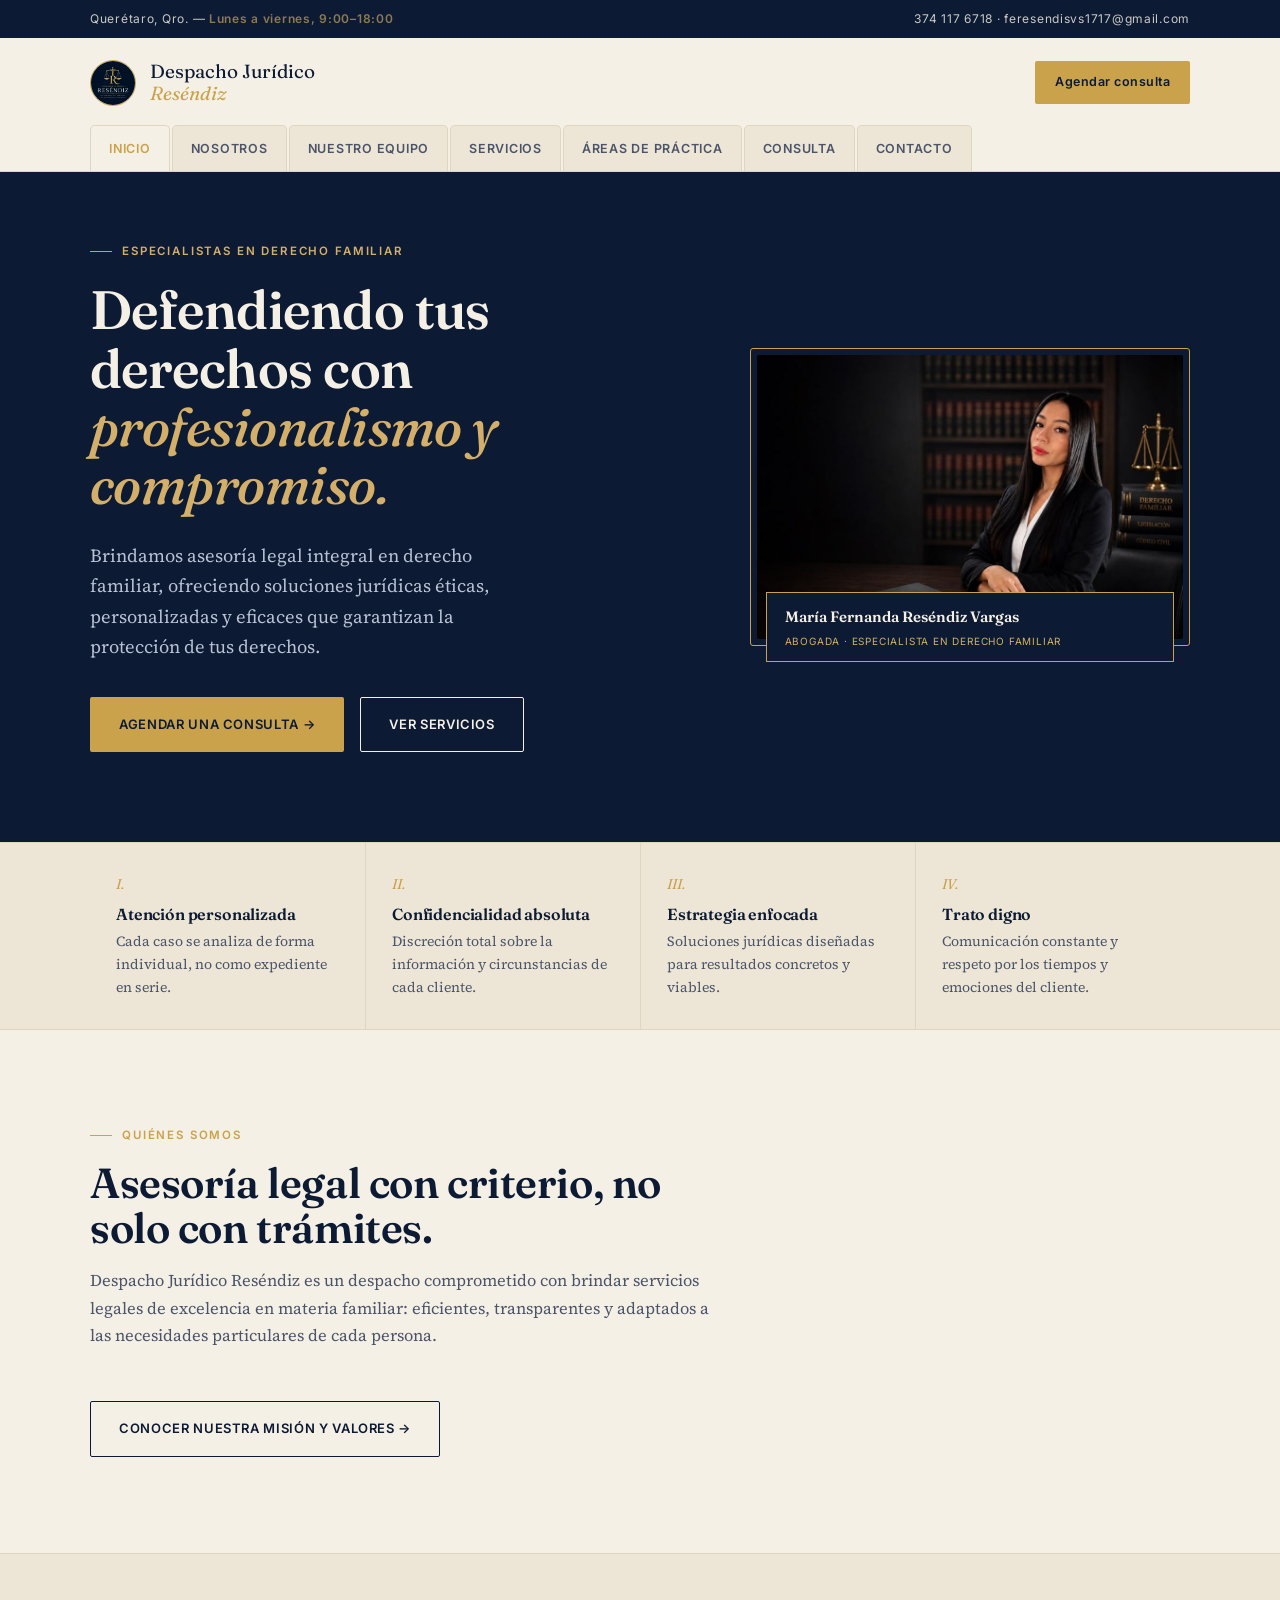
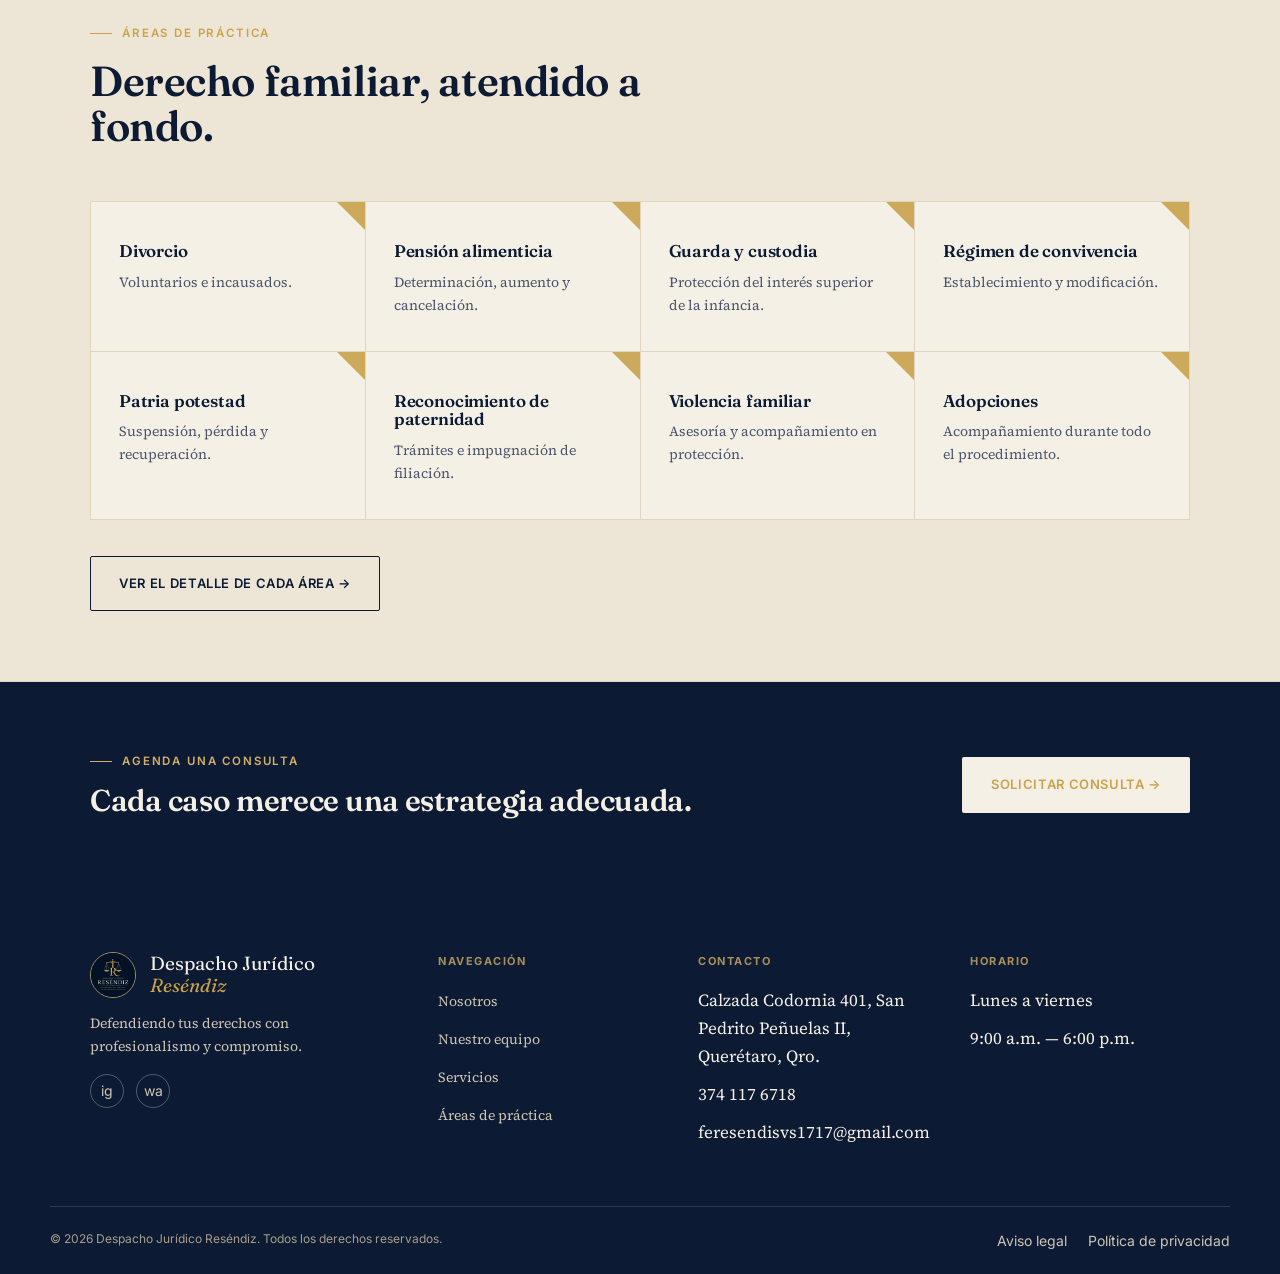
==== index.html @ a7efa279 "Add files via upload" ====
<!DOCTYPE html>
<html lang="es">
<head>
<meta charset="UTF-8">
<meta name="viewport" content="width=device-width, initial-scale=1.0">
<title>Despacho Jurídico Reséndiz — Derecho Familiar en Querétaro</title>
<link rel="preconnect" href="https://fonts.googleapis.com">
<link href="https://fonts.googleapis.com/css2?family=Fraunces:ital,opsz,wght@0,9..144,400;0,9..144,600;1,9..144,500&family=Source+Serif+4:wght@400;500;600&family=Inter:wght@400;500;600;700&display=swap" rel="stylesheet">
<link rel="stylesheet" href="style.css">
</head>
<body>

<div class="topbar">
  <div class="wrap">
    <span class="tb-item">Querétaro, Qro. — <strong>Lunes a viernes, 9:00–18:00</strong></span>
    <span class="tb-item">374 117 6718 · feresendisvs1717@gmail.com</span>
  </div>
</div>

<header class="site">
  <div class="header-inner">
    <a class="brand" href="index.html">
      <img class="brand-mark" src="assets/logo.jpg" alt="Despacho Jurídico Reséndiz">
      <span class="brand-name">Despacho Jurídico<br><em>Reséndiz</em></span>
    </a>
    <a class="cta-small" href="consulta.html">Agendar consulta</a>
  </div>
  <nav class="tabs">
    <a href="index.html" class="active">Inicio</a>
    <a href="nosotros.html">Nosotros</a>
    <a href="equipo.html">Nuestro equipo</a>
    <a href="servicios.html">Servicios</a>
    <a href="areas-de-practica.html">Áreas de práctica</a>
    <a href="consulta.html">Consulta</a>
    <a href="contacto.html">Contacto</a>
  </nav>
</header>

<section class="hero" style="background:var(--ink); padding:70px 0 90px;">
  <div class="wrap">
    <div>
      <span class="eyebrow reveal" data-delay="0" style="color:var(--wine-soft);">Especialistas en derecho familiar</span>
      <h1 class="reveal" data-delay="120" style="color:var(--cream); font-size:clamp(34px,4.6vw,54px);">Defendiendo tus derechos con <em style="color:var(--wine-soft);">profesionalismo y compromiso.</em></h1>
      <p class="lede reveal" data-delay="240" style="color:#B9C2D4;">Brindamos asesoría legal integral en derecho familiar, ofreciendo soluciones jurídicas éticas, personalizadas y eficaces que garantizan la protección de tus derechos.</p>
      <div class="hero-actions reveal" data-delay="360">
        <a class="btn btn-wine" href="consulta.html">Agendar una consulta →</a>
        <a class="btn btn-ghost" href="servicios.html" style="border-color:var(--cream); color:var(--cream);">Ver servicios</a>
      </div>
    </div>
    <div class="hero-photo reveal reveal-right" data-delay="180">
      <div class="hero-photo-frame">
        <img src="assets/hero-maria.jpg" alt="María Fernanda Reséndiz Vargas">
      </div>
      <div class="hero-nameplate">
        <div class="np-name">María Fernanda Reséndiz Vargas</div>
        <div class="np-role">Abogada · Especialista en Derecho Familiar</div>
      </div>
    </div>
  </div>
</section>

<div class="pillars">
  <div class="wrap">
    <div class="pillar">
      <span class="num">I.</span>
      <h4>Atención personalizada</h4>
      <p>Cada caso se analiza de forma individual, no como expediente en serie.</p>
    </div>
    <div class="pillar">
      <span class="num">II.</span>
      <h4>Confidencialidad absoluta</h4>
      <p>Discreción total sobre la información y circunstancias de cada cliente.</p>
    </div>
    <div class="pillar">
      <span class="num">III.</span>
      <h4>Estrategia enfocada</h4>
      <p>Soluciones jurídicas diseñadas para resultados concretos y viables.</p>
    </div>
    <div class="pillar">
      <span class="num">IV.</span>
      <h4>Trato digno</h4>
      <p>Comunicación constante y respeto por los tiempos y emociones del cliente.</p>
    </div>
  </div>
</div>

<section>
  <div class="wrap">
    <div class="section-head">
      <span class="eyebrow">Quiénes somos</span>
      <h2>Asesoría legal con criterio, no solo con trámites.</h2>
      <p>Despacho Jurídico Reséndiz es un despacho comprometido con brindar servicios legales de excelencia en materia familiar: eficientes, transparentes y adaptados a las necesidades particulares de cada persona.</p>
    </div>
    <a class="btn btn-ghost" href="nosotros.html">Conocer nuestra misión y valores →</a>
  </div>
</section>

<section class="tight" style="background:var(--paper-deep); border-top:1px solid var(--paper-line); border-bottom:1px solid var(--paper-line);">
  <div class="wrap">
    <div class="section-head">
      <span class="eyebrow">Áreas de práctica</span>
      <h2>Derecho familiar, atendido a fondo.</h2>
    </div>
    <div class="grid-cards">
      <div class="card"><h4>Divorcio</h4><p>Voluntarios e incausados.</p></div>
      <div class="card"><h4>Pensión alimenticia</h4><p>Determinación, aumento y cancelación.</p></div>
      <div class="card"><h4>Guarda y custodia</h4><p>Protección del interés superior de la infancia.</p></div>
      <div class="card"><h4>Régimen de convivencia</h4><p>Establecimiento y modificación.</p></div>
      <div class="card"><h4>Patria potestad</h4><p>Suspensión, pérdida y recuperación.</p></div>
      <div class="card"><h4>Reconocimiento de paternidad</h4><p>Trámites e impugnación de filiación.</p></div>
      <div class="card"><h4>Violencia familiar</h4><p>Asesoría y acompañamiento en protección.</p></div>
      <div class="card"><h4>Adopciones</h4><p>Acompañamiento durante todo el procedimiento.</p></div>
    </div>
    <div style="margin-top:36px;">
      <a class="btn btn-ghost" href="areas-de-practica.html">Ver el detalle de cada área →</a>
    </div>
  </div>
</section>

<section class="wine-bg tight">
  <div class="wrap" style="display:flex; align-items:center; justify-content:space-between; gap:30px; flex-wrap:wrap;">
    <div>
      <span class="eyebrow">Agenda una consulta</span>
      <h2 style="margin-top:14px; font-size:30px;">Cada caso merece una estrategia adecuada.</h2>
    </div>
    <a class="btn" style="background:var(--cream); color:var(--wine);" href="consulta.html">Solicitar consulta →</a>
  </div>
</section>

<footer class="site">
  <div class="wrap footer-grid">
    <div class="footer-brand">
      <a class="brand" href="index.html">
        <img class="brand-mark footer-brand-mark" src="assets/logo.jpg" alt="Despacho Jurídico Reséndiz">
        <span class="brand-name">Despacho Jurídico<br><em>Reséndiz</em></span>
      </a>
      <p>Defendiendo tus derechos con profesionalismo y compromiso.</p>
      <div class="social-row">
        <!-- TODO: reemplazar "#" con el link real del perfil de Instagram -->
        <a href="https://www.instagram.com/resendiz_despacho_juridico" target="_blank" rel="noopener" aria-label="Instagram">ig</a>
        <a href="https://wa.me/523741176718" target="_blank" rel="noopener" aria-label="WhatsApp">wa</a>
      </div>
    </div>
    <div>
      <h5>Navegación</h5>
      <ul>
        <li><a href="nosotros.html">Nosotros</a></li>
        <li><a href="equipo.html">Nuestro equipo</a></li>
        <li><a href="servicios.html">Servicios</a></li>
        <li><a href="areas-de-practica.html">Áreas de práctica</a></li>
      </ul>
    </div>
    <div>
      <h5>Contacto</h5>
      <ul>
        <li>Calzada Codornia 401, San Pedrito Peñuelas II, Querétaro, Qro.</li>
        <li>374 117 6718</li>
        <li>feresendisvs1717@gmail.com</li>
      </ul>
    </div>
    <div>
      <h5>Horario</h5>
      <ul>
        <li>Lunes a viernes</li>
        <li>9:00 a.m. — 6:00 p.m.</li>
      </ul>
    </div>
  </div>
  <div class="wrap footer-bottom">
    <span>© 2026 Despacho Jurídico Reséndiz. Todos los derechos reservados.</span>
    <span>
      <a href="#">Aviso legal</a>
      <a href="#">Política de privacidad</a>
    </span>
  </div>
</footer>

<script src="assets/reveal.js"></script>
</body>
</html>
---- style.css ----
/* ============================================================
   Despacho Jurídico Reséndiz — sistema editorial "códice legal"
   ============================================================ */

:root{
  --ink:        #0C1B33;
  --ink-soft:   #4B5468;
  --paper:      #F5F0E6;
  --paper-deep: #EDE6D6;
  --paper-line: #E0D6C0;
  --wine:       #C9A24B;
  --wine-deep:  #AD873C;
  --wine-soft:  #D4AF6A;
  --brass:      #A98F5C;
  --cream:      #F5F0E6;

  --display: "Fraunces", "Iowan Old Style", serif;
  --body:    "Source Serif 4", Georgia, serif;
  --sans:    "Inter", -apple-system, sans-serif;

  --max: 1180px;
}

*{ box-sizing:border-box; margin:0; padding:0; }

html{ scroll-behavior:smooth; }

body{
  background:var(--paper);
  color:var(--ink);
  font-family:var(--body);
  font-size:17px;
  line-height:1.65;
  -webkit-font-smoothing:antialiased;
}

img{ max-width:100%; display:block; }

a{ color:inherit; text-decoration:none; }

.wrap{
  max-width:var(--max);
  margin:0 auto;
  padding:0 40px;
}

h1,h2,h3,h4{
  font-family:var(--display);
  font-weight:600;
  color:var(--ink);
  line-height:1.08;
  letter-spacing:-0.01em;
}

.eyebrow{
  font-family:var(--sans);
  font-size:11.5px;
  font-weight:600;
  letter-spacing:0.16em;
  text-transform:uppercase;
  color:var(--wine);
  display:flex;
  align-items:center;
  gap:10px;
}
.eyebrow::before{
  content:"";
  width:22px;
  height:1px;
  background:var(--wine);
  display:inline-block;
}

/* focus visibility */
a:focus-visible, button:focus-visible, input:focus-visible, textarea:focus-visible{
  outline:2px solid var(--wine);
  outline-offset:3px;
}

@media (prefers-reduced-motion: reduce){
  *{ animation:none !important; transition:none !important; scroll-behavior:auto !important; }
}

/* ---------------- topbar (like a colophon strip) ---------------- */
.topbar{
  background:var(--ink);
  color:var(--cream);
  font-family:var(--sans);
  font-size:12px;
  letter-spacing:0.06em;
}
.topbar .wrap{
  display:flex;
  justify-content:space-between;
  align-items:center;
  padding:9px 40px;
  flex-wrap:wrap;
  gap:6px;
}
.topbar .tb-item{ opacity:0.82; }
.topbar .tb-item strong{ color:var(--brass); font-weight:600; opacity:1; }

/* ---------------- header / nav (folio tabs) ---------------- */
header.site{
  background:var(--paper);
  border-bottom:1px solid var(--paper-line);
  position:sticky;
  top:0;
  z-index:50;
}
.header-inner{
  display:flex;
  align-items:center;
  justify-content:space-between;
  padding:22px 40px 0;
  max-width:var(--max);
  margin:0 auto;
}
.brand{
  display:flex;
  align-items:center;
  gap:14px;
}
.brand-mark{
  width:46px; height:46px;
  border:1.5px solid var(--wine);
  border-radius:50%;
  display:flex; align-items:center; justify-content:center;
  font-family:var(--display);
  font-style:italic;
  font-size:22px;
  color:var(--wine);
  object-fit:cover;
  flex-shrink:0;
}
.brand-name{
  font-family:var(--display);
  font-size:19px;
  line-height:1.15;
}
.brand-name small{
  display:block;
  font-family:var(--sans);
  font-size:10.5px;
  letter-spacing:0.16em;
  color:var(--ink-soft);
  font-weight:600;
  margin-top:2px;
}
.brand-name em{ font-style:italic; color:var(--wine); }

.cta-small{
  font-family:var(--sans);
  font-size:12.5px;
  font-weight:600;
  letter-spacing:0.04em;
  background:var(--wine);
  color:var(--ink);
  padding:11px 20px;
  border-radius:2px;
  transition:background .18s ease;
}
.cta-small:hover{ background:var(--wine-deep); }

nav.tabs{
  max-width:var(--max);
  margin:18px auto 0;
  padding:0 40px;
  display:flex;
  gap:2px;
  overflow-x:auto;
}
nav.tabs a{
  font-family:var(--sans);
  font-size:12.5px;
  font-weight:600;
  letter-spacing:0.06em;
  text-transform:uppercase;
  padding:13px 18px 12px;
  color:var(--ink-soft);
  border-top:1px solid var(--paper-line);
  border-left:1px solid var(--paper-line);
  border-right:1px solid var(--paper-line);
  border-radius:5px 5px 0 0;
  background:var(--paper-deep);
  white-space:nowrap;
  position:relative;
  top:1px;
}
nav.tabs a.active{
  background:var(--paper);
  color:var(--wine);
  border-color:var(--paper-line);
  border-bottom:1px solid var(--paper);
}
nav.tabs a:hover:not(.active){ color:var(--wine); }

/* mobile nav */
.nav-toggle{ display:none; }
@media (max-width:860px){
  .header-inner{ padding:18px 22px 0; }
  nav.tabs{ padding:0 22px; }
  .cta-small{ display:none; }
}

/* ---------------- hero ---------------- */
.hero{
  padding:96px 0 90px;
  position:relative;
}
.hero .wrap{
  display:grid;
  grid-template-columns:1.15fr 0.85fr;
  gap:64px;
  align-items:center;
}
.hero h1{
  font-size:clamp(38px,5vw,60px);
  margin:20px 0 26px;
}
.hero h1 em{
  font-style:italic;
  color:var(--wine);
  font-weight:500;
}
.hero p.lede{
  font-size:18.5px;
  color:var(--ink-soft);
  max-width:46ch;
  margin-bottom:34px;
}
.hero-actions{ display:flex; gap:16px; flex-wrap:wrap; align-items:center; }

.btn{
  font-family:var(--sans);
  font-size:13px;
  font-weight:600;
  letter-spacing:0.05em;
  text-transform:uppercase;
  padding:16px 28px;
  border-radius:2px;
  display:inline-flex;
  align-items:center;
  gap:10px;
  transition:all .18s ease;
  border:1px solid transparent;
}
.btn-wine{ background:var(--wine); color:var(--ink); }
.btn-wine:hover{ background:var(--wine-deep); }
.btn-ghost{ border-color:var(--ink); color:var(--ink); }
.btn-ghost:hover{ background:var(--ink); color:var(--paper); }

/* hero photo with nameplate */
.hero-photo{ position:relative; }
.hero-photo-frame{
  border:1px solid var(--wine);
  border-radius:3px;
  overflow:hidden;
  padding:6px;
}
.hero-photo-frame img{ border-radius:2px; width:100%; display:block; }
.hero-nameplate{
  position:absolute;
  left:16px; right:16px; bottom:-16px;
  background:var(--ink);
  border:1px solid var(--wine);
  padding:12px 18px;
}
.hero-nameplate .np-name{
  font-family:var(--display);
  font-size:15px;
  color:var(--cream);
  font-weight:600;
}
.hero-nameplate .np-role{
  font-family:var(--sans);
  font-size:10px;
  letter-spacing:0.08em;
  text-transform:uppercase;
  color:var(--wine-soft);
  margin-top:3px;
}

/* entrance animation */
.reveal{
  opacity:0;
  transform:translateY(16px);
  transition:opacity .7s ease, transform .7s ease;
}
.reveal.show{ opacity:1; transform:translateY(0); }
.reveal-right{ transform:translateX(24px) scale(0.98); }
.reveal-right.show{ transform:translateX(0) scale(1); }
@media (prefers-reduced-motion: reduce){
  .reveal{ opacity:1; transform:none; transition:none; }
}

/* decorative folio / seal graphic used on hero */
.seal{
  aspect-ratio:1;
  border-radius:50%;
  border:1px solid var(--paper-line);
  display:flex; align-items:center; justify-content:center;
  position:relative;
}
.seal-inner{
  width:78%; aspect-ratio:1;
  border-radius:50%;
  border:1.5px dashed var(--brass);
  display:flex; flex-direction:column; align-items:center; justify-content:center;
  text-align:center;
  gap:6px;
}
.seal-inner .glyph{
  font-family:var(--display);
  font-style:italic;
  font-size:44px;
  color:var(--wine);
}
.seal-inner .cap{
  font-family:var(--sans);
  font-size:10.5px;
  letter-spacing:0.2em;
  text-transform:uppercase;
  color:var(--ink-soft);
}

/* ---------------- pillars / feature row ---------------- */
.pillars{
  border-top:1px solid var(--paper-line);
  border-bottom:1px solid var(--paper-line);
  background:var(--paper-deep);
}
.pillars .wrap{
  display:grid;
  grid-template-columns:repeat(4,1fr);
  gap:0;
}
.pillar{
  padding:30px 26px;
  border-left:1px solid var(--paper-line);
}
.pillar:first-child{ border-left:none; }
.pillar .num{
  font-family:var(--display);
  font-style:italic;
  color:var(--wine);
  font-size:14px;
  margin-bottom:10px;
  display:block;
}
.pillar h4{ font-size:16px; margin-bottom:6px; }
.pillar p{ font-size:14px; color:var(--ink-soft); }
@media (max-width:860px){
  .pillars .wrap{ grid-template-columns:1fr 1fr; }
  .pillar{ border-top:1px solid var(--paper-line); }
  .pillar:nth-child(odd){ border-left:none; }
}

/* ---------------- sections ---------------- */
section{ padding:96px 0; }
section.tight{ padding:70px 0; }
section.dark{
  background:var(--ink);
  color:var(--cream);
}
section.dark h2, section.dark h3, section.dark h1{ color:var(--cream); }
section.dark .eyebrow{ color:var(--brass); }
section.dark .eyebrow::before{ background:var(--brass); }
section.dark p{ color:#D8CFC1; }
section.wine-bg{ background:var(--ink); color:var(--cream); }
section.wine-bg h2, section.wine-bg p{ color:var(--cream); }
section.wine-bg .eyebrow{ color:var(--wine-soft); }
section.wine-bg .eyebrow::before{ background:var(--wine-soft); }

.section-head{ max-width:640px; margin-bottom:52px; }
.section-head h2{ font-size:clamp(28px,3.4vw,42px); margin-top:16px; }
.section-head p{ margin-top:16px; color:var(--ink-soft); font-size:16.5px; }

hr.rule{
  border:none;
  border-top:1px solid var(--paper-line);
  margin:0;
}

/* ---------------- articulo list (signature component) ---------------- */
.codex{
  display:flex;
  flex-direction:column;
}
.articulo{
  display:grid;
  grid-template-columns:150px 1fr;
  gap:36px;
  padding:38px 0;
  border-top:1px solid var(--paper-line);
}
.codex .articulo:last-child{ border-bottom:1px solid var(--paper-line); }
.articulo .art-label{
  font-family:var(--sans);
  font-size:11.5px;
  letter-spacing:0.14em;
  text-transform:uppercase;
  color:var(--wine);
  font-weight:600;
}
.articulo .art-label span{
  display:block;
  font-family:var(--display);
  font-style:italic;
  font-size:34px;
  color:var(--paper-line);
  letter-spacing:0;
  text-transform:none;
  margin-top:4px;
}
.articulo h3{ font-size:23px; margin-bottom:10px; }
.articulo p{ color:var(--ink-soft); max-width:62ch; }
.articulo ul{ margin-top:14px; padding-left:0; list-style:none; }
.articulo ul li{
  font-size:15px;
  color:var(--ink-soft);
  padding-left:18px;
  position:relative;
  margin-bottom:6px;
}
.articulo ul li::before{
  content:"—";
  position:absolute; left:0; color:var(--brass);
}
@media (max-width:700px){
  .articulo{ grid-template-columns:1fr; gap:10px; }
}

/* ---------------- card grid (practice areas) ---------------- */
.grid-cards{
  display:grid;
  grid-template-columns:repeat(4,1fr);
  gap:1px;
  background:var(--paper-line);
  border:1px solid var(--paper-line);
}
.card{
  background:var(--paper);
  padding:34px 28px;
  position:relative;
  overflow:hidden;
}
.card::before{
  content:"";
  position:absolute;
  top:0; right:0;
  width:0; height:0;
  border-style:solid;
  border-width:0 28px 28px 0;
  border-color:transparent var(--wine) transparent transparent;
  opacity:0.9;
}
.card h4{ font-size:17px; margin:6px 0 10px; padding-right:20px; }
.card p{ font-size:14px; color:var(--ink-soft); }
@media (max-width:900px){ .grid-cards{ grid-template-columns:1fr 1fr; } }
@media (max-width:560px){ .grid-cards{ grid-template-columns:1fr; } }

/* ---------------- team ---------------- */
.team-card{
  display:grid;
  grid-template-columns:280px 1fr;
  gap:56px;
  align-items:start;
}
.portrait-frame{
  aspect-ratio:3/4;
  background:linear-gradient(160deg,var(--wine) 0%, var(--wine-deep) 100%);
  border-radius:2px;
  display:flex;
  align-items:center;
  justify-content:center;
  position:relative;
}
.portrait-frame::after{
  content:"";
  position:absolute; inset:14px;
  border:1px solid rgba(244,238,223,0.35);
  pointer-events:none;
}
.portrait-frame .initials{
  font-family:var(--display);
  font-style:italic;
  font-size:76px;
  color:var(--cream);
}
.team-name{ font-size:30px; margin-bottom:4px; }
.team-role{
  font-family:var(--sans);
  font-size:12px;
  letter-spacing:0.12em;
  text-transform:uppercase;
  color:var(--wine);
  font-weight:600;
  margin-bottom:22px;
}
.two-col{
  display:grid;
  grid-template-columns:1fr 1fr;
  gap:40px;
  margin-top:28px;
}
.two-col h5{
  font-family:var(--sans);
  font-size:11.5px;
  letter-spacing:0.14em;
  text-transform:uppercase;
  color:var(--ink-soft);
  margin-bottom:14px;
}
.two-col ul{ list-style:none; }
.two-col li{
  font-size:14.5px;
  padding:9px 0;
  border-top:1px solid var(--paper-line);
}
.two-col li:first-child{ border-top:none; }
@media (max-width:760px){
  .team-card{ grid-template-columns:1fr; }
  .portrait-frame{ max-width:220px; }
  .two-col{ grid-template-columns:1fr; }
}

/* ---------------- consulta / steps ---------------- */
.steps{
  counter-reset:step;
  display:flex;
  flex-direction:column;
}
.step{
  display:flex;
  gap:26px;
  padding:26px 0;
  border-top:1px solid rgba(244,238,223,0.18);
}
.steps .step:last-child{ border-bottom:1px solid rgba(244,238,223,0.18); }
.step .step-num{
  font-family:var(--display);
  font-style:italic;
  font-size:26px;
  color:var(--brass);
  width:36px;
  flex-shrink:0;
}
.step h4{ color:var(--cream); font-size:17px; margin-bottom:6px; }
.step p{ font-size:14.5px; }

/* ---------------- forms ---------------- */
.form-panel{
  background:var(--paper-deep);
  border:1px solid var(--paper-line);
  padding:44px;
}
.field{ margin-bottom:20px; }
.field label{
  display:block;
  font-family:var(--sans);
  font-size:11px;
  letter-spacing:0.1em;
  text-transform:uppercase;
  color:var(--ink-soft);
  margin-bottom:8px;
}
.field input, .field select, .field textarea{
  width:100%;
  background:var(--paper);
  border:1px solid var(--paper-line);
  padding:13px 14px;
  font-family:var(--body);
  font-size:15px;
  color:var(--ink);
  border-radius:2px;
}
.field textarea{ resize:vertical; min-height:110px; }
.field-row{ display:grid; grid-template-columns:1fr 1fr; gap:18px; }
@media (max-width:600px){ .field-row{ grid-template-columns:1fr; } }
.form-submit{
  width:100%;
  justify-content:center;
  border:none;
  cursor:pointer;
  font-family:var(--sans);
}

/* ---------------- info strip (contact page) ---------------- */
.info-strip{
  display:grid;
  grid-template-columns:repeat(3,1fr);
  gap:0;
  border:1px solid var(--paper-line);
}
.info-strip > div{
  padding:32px 30px;
  border-left:1px solid var(--paper-line);
}
.info-strip > div:first-child{ border-left:none; }
.info-strip .eyebrow{ margin-bottom:14px; }
.info-strip p{ font-size:15px; color:var(--ink-soft); }
.info-strip a.link-line{
  display:block;
  margin-top:4px;
  color:var(--ink);
}
.info-strip a.link-line:hover{ color:var(--wine); }
@media (max-width:760px){
  .info-strip{ grid-template-columns:1fr; }
  .info-strip > div{ border-left:none; border-top:1px solid var(--paper-line); }
  .info-strip > div:first-child{ border-top:none; }
}

/* ---------------- footer (colophon) ---------------- */
footer.site{
  background:var(--ink);
  color:var(--cream);
  padding:64px 0 0;
}
.footer-grid{
  display:grid;
  grid-template-columns:1.4fr 1fr 1fr 1fr;
  gap:40px;
  padding-bottom:50px;
  border-bottom:1px solid rgba(244,238,223,0.15);
}
footer.site h5{
  font-family:var(--sans);
  font-size:11px;
  letter-spacing:0.14em;
  text-transform:uppercase;
  color:var(--brass);
  margin-bottom:16px;
}
footer.site p, footer.site a{ font-size:14px; color:#CFC5B5; }
footer.site ul{ list-style:none; }
footer.site li{ margin-bottom:10px; }
footer.site a:hover{ color:var(--cream); }
.footer-brand .brand-mark{ border-color:var(--brass); color:var(--brass); }
.footer-brand .brand-name{ color:var(--cream); }
.footer-brand p{ margin-top:14px; max-width:32ch; }
.social-row{ display:flex; gap:12px; margin-top:16px; }
.social-row a{
  width:34px; height:34px;
  border:1px solid rgba(244,238,223,0.3);
  border-radius:50%;
  display:flex; align-items:center; justify-content:center;
  font-family:var(--sans); font-size:12px;
}
.social-row a:hover{ border-color:var(--brass); color:var(--brass); }
.footer-bottom{
  font-family:var(--sans);
  font-size:12px;
  color:#a89d8c;
  padding:22px 0;
  display:flex;
  justify-content:space-between;
  flex-wrap:wrap;
  gap:10px;
}
.footer-bottom a{ margin-left:18px; }
.footer-bottom a:hover{ color:var(--cream); }
@media (max-width:860px){
  .footer-grid{ grid-template-columns:1fr 1fr; }
}
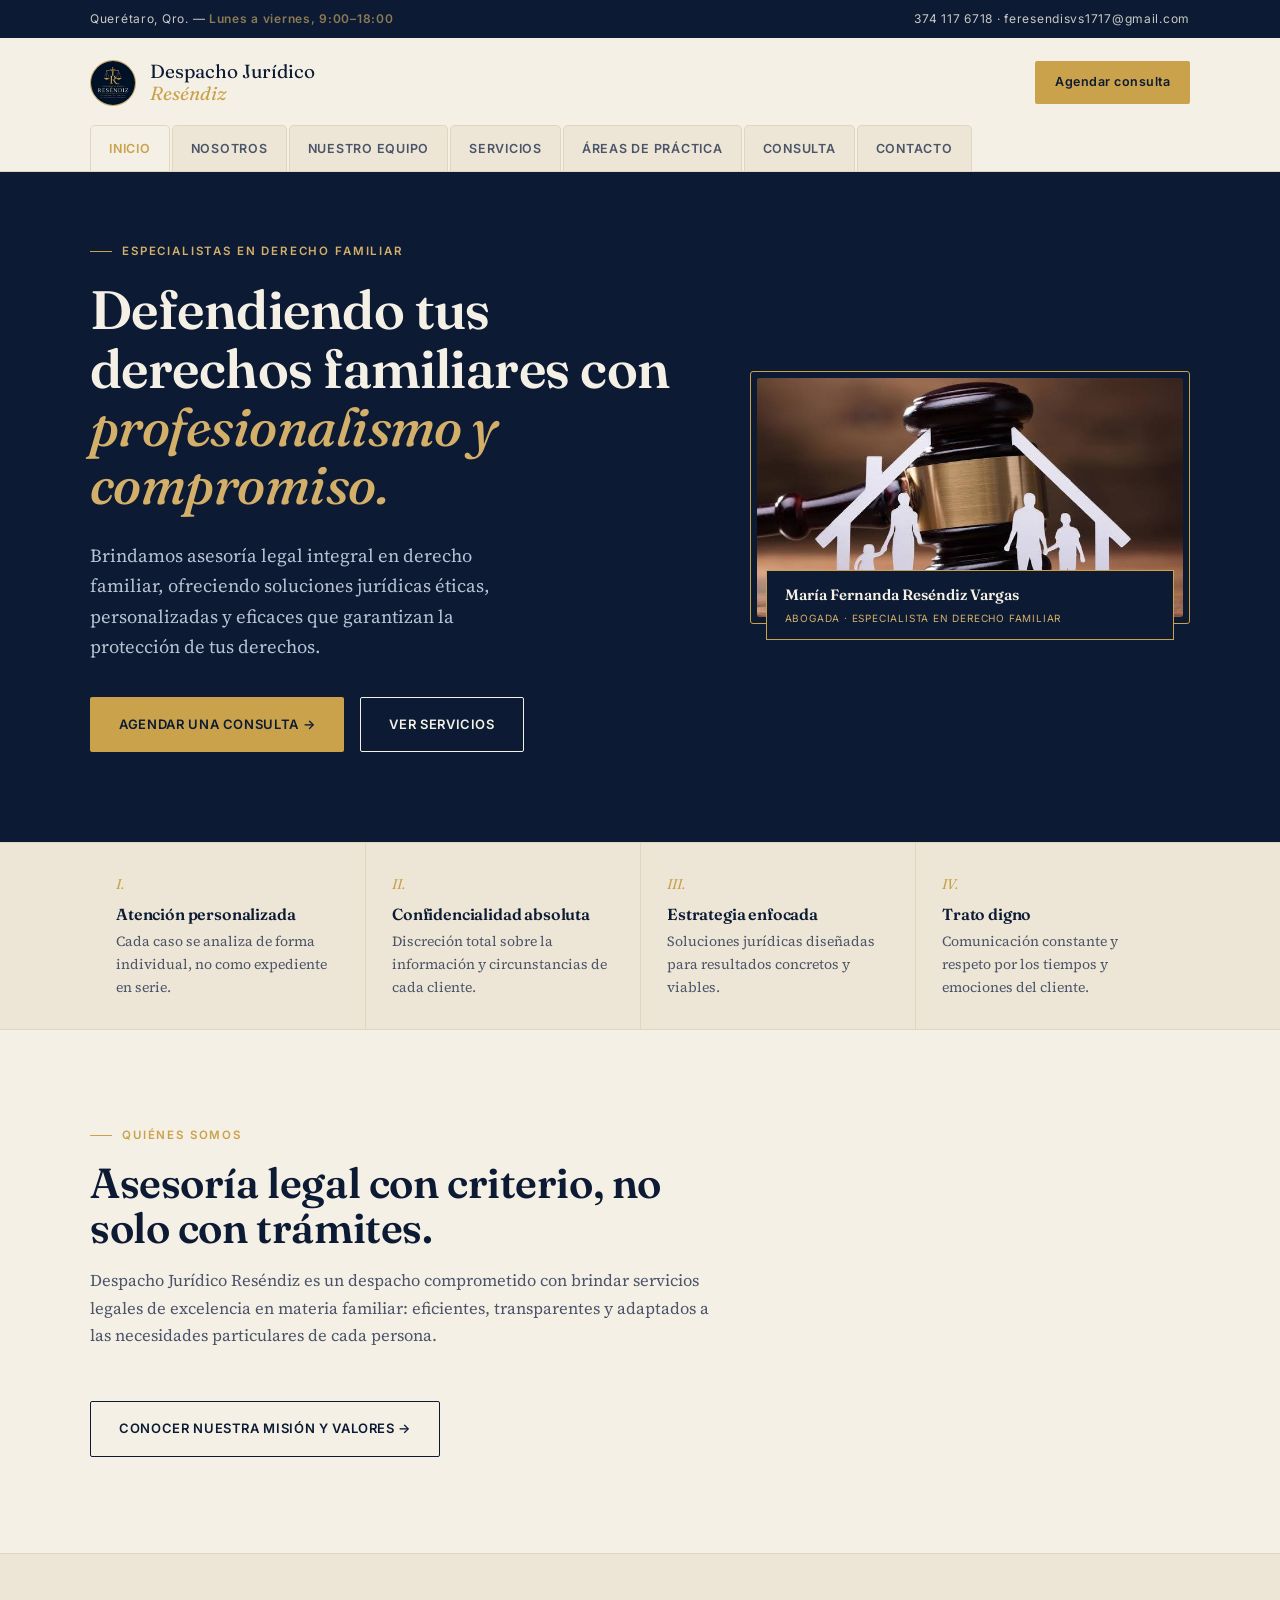
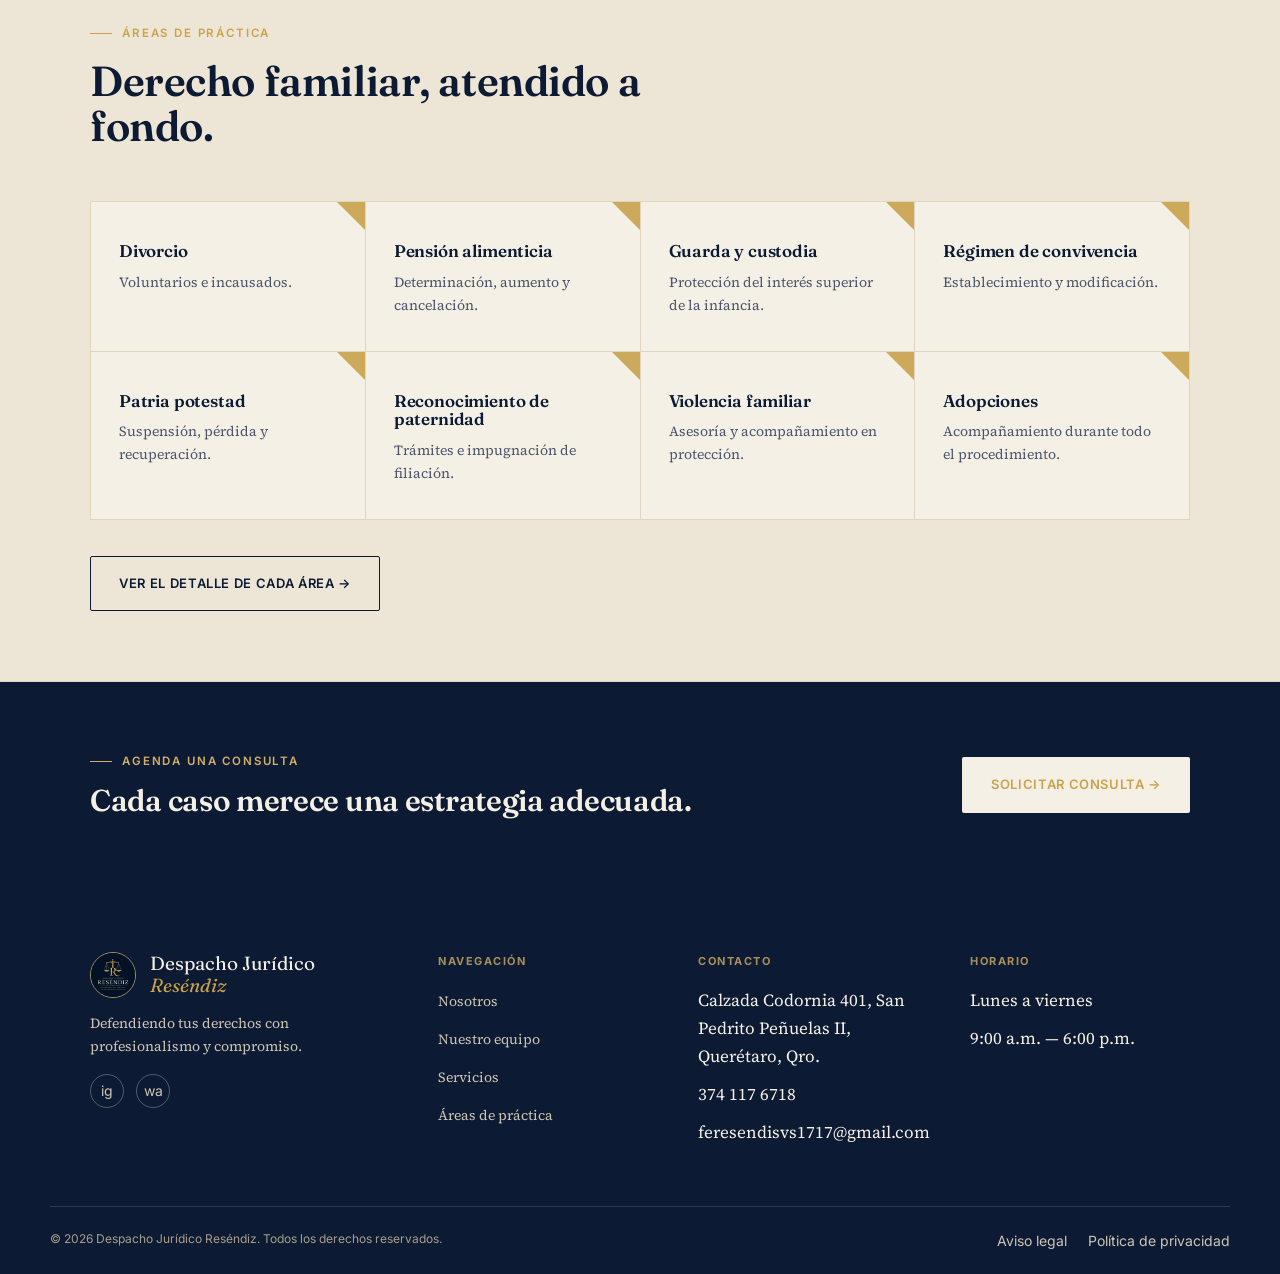
==== commit 3b3aba95: "Add files via upload" ====
--- a/index.html
+++ b/index.html
@@ -40,7 +40,7 @@
   <div class="wrap">
     <div>
       <span class="eyebrow reveal" data-delay="0" style="color:var(--wine-soft);">Especialistas en derecho familiar</span>
-      <h1 class="reveal" data-delay="120" style="color:var(--cream); font-size:clamp(34px,4.6vw,54px);">Defendiendo tus derechos con <em style="color:var(--wine-soft);">profesionalismo y compromiso.</em></h1>
+      <h1 class="reveal" data-delay="120" style="color:var(--cream); font-size:clamp(34px,4.6vw,54px);">Defendiendo tus derechos familiares con <em style="color:var(--wine-soft);">profesionalismo y compromiso.</em></h1>
       <p class="lede reveal" data-delay="240" style="color:#B9C2D4;">Brindamos asesoría legal integral en derecho familiar, ofreciendo soluciones jurídicas éticas, personalizadas y eficaces que garantizan la protección de tus derechos.</p>
       <div class="hero-actions reveal" data-delay="360">
         <a class="btn btn-wine" href="consulta.html">Agendar una consulta →</a>
@@ -49,7 +49,7 @@
     </div>
     <div class="hero-photo reveal reveal-right" data-delay="180">
       <div class="hero-photo-frame">
-        <img src="assets/hero-maria.jpg" alt="María Fernanda Reséndiz Vargas">
+        <img src="assets/familiar.jpg" alt="María Fernanda Reséndiz Vargas">
       </div>
       <div class="hero-nameplate">
         <div class="np-name">María Fernanda Reséndiz Vargas</div>
--- a/style.css
+++ b/style.css
@@ -229,6 +229,12 @@
   max-width:46ch;
   margin-bottom:34px;
 }
+@media (max-width:860px){
+  .hero{ padding:52px 0 64px; }
+  .hero .wrap{ grid-template-columns:1fr; gap:44px; }
+  .hero-photo{ max-width:360px; margin:0 auto; }
+  .hero h1{ font-size:clamp(30px,7vw,40px); }
+}
 .hero-actions{ display:flex; gap:16px; flex-wrap:wrap; align-items:center; }
 
 .btn{
@@ -550,6 +556,10 @@
 .step p{ font-size:14.5px; }
 
 /* ---------------- forms ---------------- */
+.split-grid{ display:grid; grid-template-columns:1fr 1fr; }
+@media (max-width:860px){ .split-grid{ grid-template-columns:1fr; gap:40px !important; } }
+@media (max-width:700px){ .two-col{ grid-template-columns:1fr !important; } }
+
 .form-panel{
   background:var(--paper-deep);
   border:1px solid var(--paper-line);
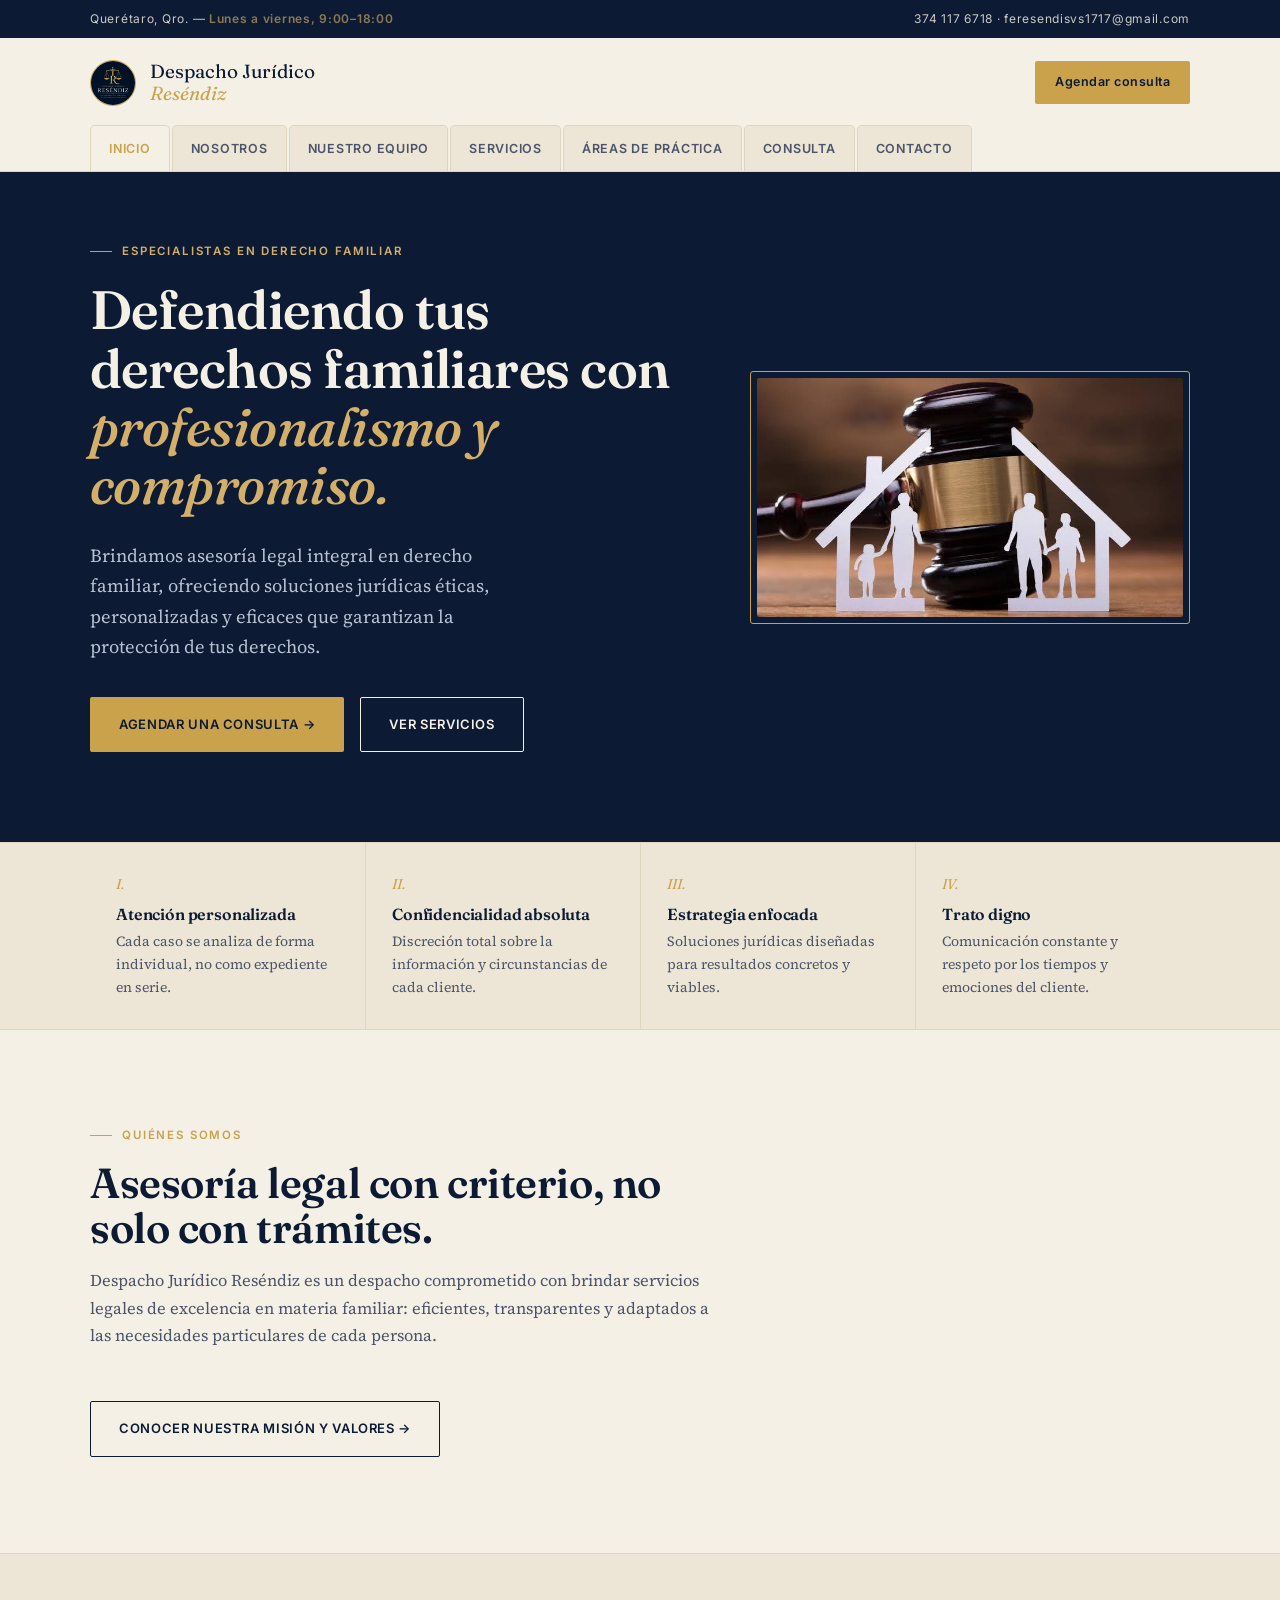
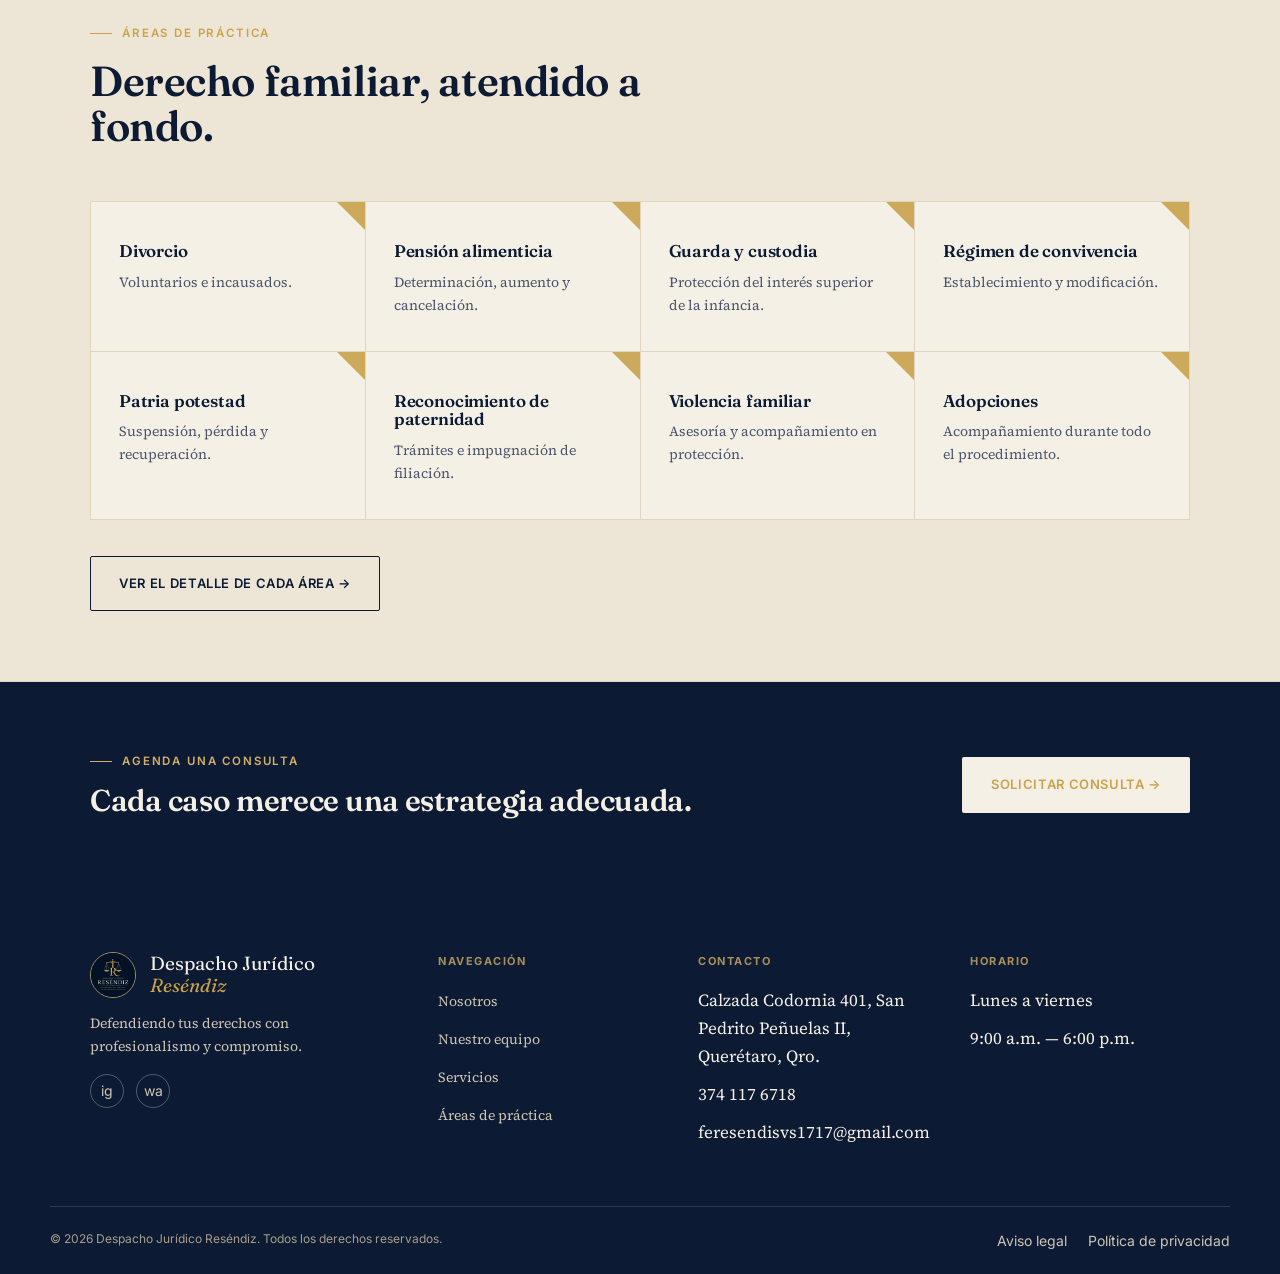
==== commit 27e820dc: "Add files via upload" ====
--- a/index.html
+++ b/index.html
@@ -51,9 +51,6 @@
       <div class="hero-photo-frame">
         <img src="assets/familiar.jpg" alt="María Fernanda Reséndiz Vargas">
       </div>
-      <div class="hero-nameplate">
-        <div class="np-name">María Fernanda Reséndiz Vargas</div>
-        <div class="np-role">Abogada · Especialista en Derecho Familiar</div>
       </div>
     </div>
   </div>
